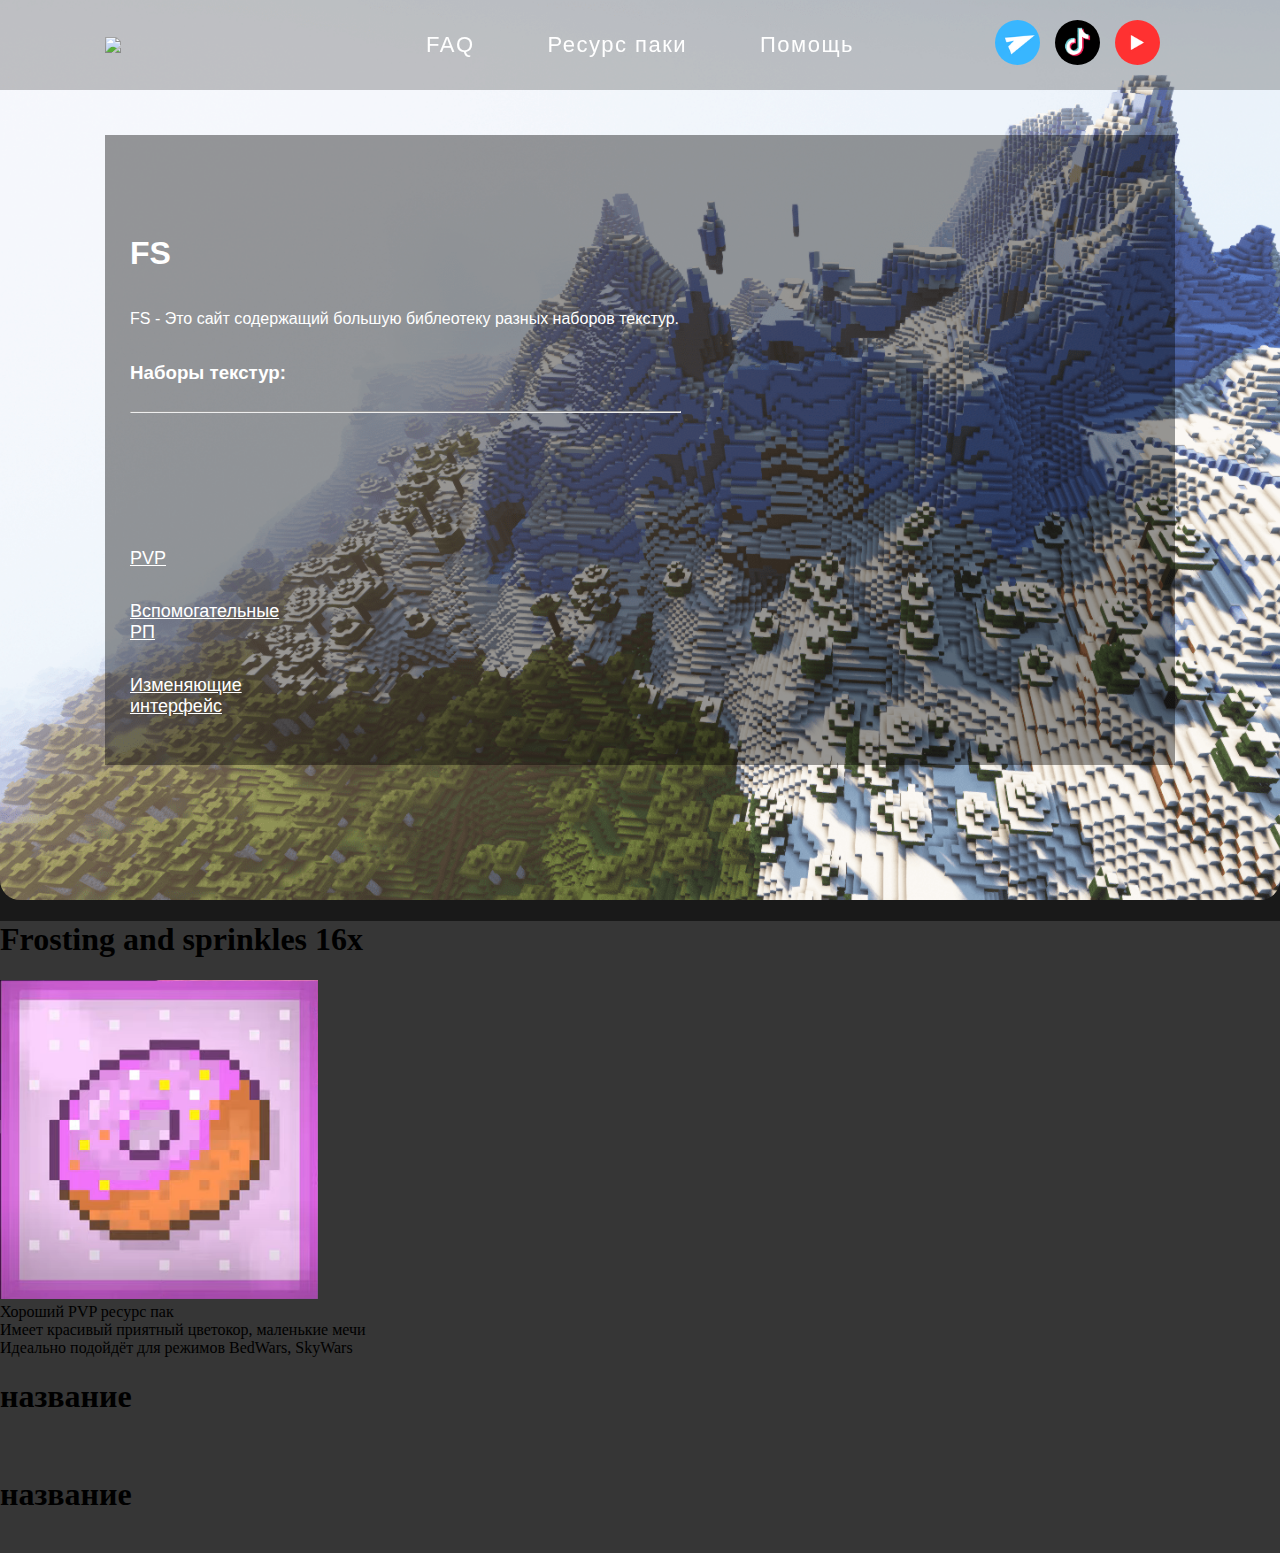
==== website/index.html @ fe9cc05a "FSlibrary" ====
<!DOCTYPE html>
<html lang="ru">
<head>
	<meta charset="UTF-8">
	<link rel="stylesheet" href="../css/style.css">
	<script href="/jsscript.js/"></script>
	 <link rel="shortcut icon" href="favicon.ico" type="image/png">
	<title>FS - РП для всех!</title>
</head>
<body>
	
	<header id="header" class="header">
		<div class="header_container">
			<div class="header_logo">

				<img src="../website/favicon.ico" class="header_logo_image">

			</div>
			<div class="header_nav">
					<a class="header_link"href="">FAQ</a>

					<a class="header_link"href="#popup1">Ресурс паки</a>

					<a class="header_link"href="">Помощь</a>
			</div>
			<div class="header_social">

				<a style="padding-right: 15px;text-decoration: none; color: white; font-family: monospace; font-size: 20px;"href="" class="social_header_link"><img class="social_header_image" src="../image/icon/header_nav_telegram.png" alt=""></a>
				<a style="padding-right: 15px;text-decoration: none; color: white; font-family: monospace; font-size: 20px;"href="" class="social_header_link"><img class="social_header_image" src="../image/icon/header_nav_tiktok.png" alt=""></a>
				<a style="padding-right: 15px;text-decoration: none; color: white; font-family: monospace; font-size: 20px;"href="" class="social_header_link"><img class="social_header_image" src="../image/icon/header_nav_youtube.png" alt=""></a>
					
			</div>
		</div>
	</header>
	<div id="popup1" class="overlay">
		<div class="popup">
			<h2>Ресурс паки</h2>
			<a class="close" href="#header">&times;</a>
			<div class="popup_content">
				
			</div>
		</div>
	</div>
	<div class="content">
		<div class="content_con">
				<div class="content_container_text">
				<h1>FS</h1>
				<p>FS - Это сайт содержащий большую библеотеку разных наборов текстур.</p>
				<h3>Наборы текстур:</h3>
				<div class="content_container_text_list">

					<hr>
					<div class="con_con_texts">
						<div class="con_con_text_li_num">
							<p><a href="">PVP</a></p>
							<p><a href="">Вспомогательные РП</a></p>
							<p><a href="">Изменяющие интерфейс</a></p>
						</div>

						<div class="con_con_text_li_num">
							<p><a href=""></a></p>
							<p><a href=""></a></p>
							<p><a href=""></a></p>
						</div>

						<div class="con_con_text_li_num">
							<p><a href=""></a></p>
							<p><a href=""></a></p>
							<p><a href=""></a></p>
						</div>
					</div>	
				</div>
			</div>
			<div class="content_container_image">
			
			</div>
		</div>
	</div>

	<div class="main">
		<div class="main_container">
			<div class="main_mini_container">
				<div class="main_mimi_con_name">
					<h1>Frosting and sprinkles 16x</h1>
				</div>
				<div class="main_mimi_con_image">
					<img src="../image/pack_icon/frosting and sprinkles 16x.png" alt="">
				</div>
				<div class="main_mimi_con_description">
					Хороший PVP ресурс пак <br>
					Имеет красивый приятный цветокор, маленькие мечи <br>
					Идеально подойдёт для режимов BedWars, SkyWars
				</div>
			</div>
			<div class="main_mini_container">
				<div class="main_mimi_con_name">
					<h1>название</h1>
				</div>
				<div class="main_mimi_con_image">
					<img src="" alt="">
				</div>
				<div class="main_mimi_con_description">
					
				</div>
			</div>
			<div class="main_mini_container">
				<div class="main_mimi_con_name">
					<h1>название</h1>
				</div>
				<div class="main_mimi_con_image">
					<img src="" alt="">
				</div>
				<div class="main_mimi_con_description">
					
				</div>
			</div>
		</div>
	</div>
</body>
</html>
---- css/style.css ----
body{
	padding: 0;
	margin: 0;
    background-color: rgb(25 25 25);
}
.header{
	user-select: none;
	position: fixed;
	display: flex;
	justify-content: center;
	align-items: center;
	width: 100%;
	height: 10vh;
	background: rgba(62, 62, 62, 0.3);
}
.header_container{
	min-width: 1070px;
	height: 100%;
	display: flex;
	align-items: center;
	justify-content: space-evenly;
}
.header_logo{
	width: 30%;
	height: 100%;
	display: flex;
	justify-content: flex-start;
	align-items: center;
}
.header_nav{
	display: flex;
	justify-content: space-between;
	align-items: center;
	width: 40%;
	height: 100%;
	text-decoration: none;
}
.header_link{
	text-decoration: none;
	color: white;
	font-family: Impact, Haettenschweiler, 'Arial Narrow Bold', sans-serif;
	letter-spacing: 1.5px;
	font-size: 22px;
	transition: 0.2s;
}
.header_link:hover{
	transform: scale(1.1);
	text-decoration: underline;
	color: #ee6161;
}
.header_social{
	display: flex;
	justify-content: flex-end;
	align-items: center;
	width:30%;
	height: 100%;
}
.social_header_image{
	height: 45px;
	width: 45px;
	border-radius: 50%;
	transition: 0.3s;
	
}
.social_header_image:hover{
	border-radius: 5%;
	
}
.content{
	user-select: none;
	width: 100%;
	height: 100vh;
	background-image: url(../image/fons/content_fons.png);
	background-repeat: no-repeat;
	background-size: cover;
	border-radius: 0px 0px 20px 20px;
	display: flex;
	justify-content: space-evenly;
	align-items: center;
}
.content_con{
	display:flex;
	justify-content: space-between;
	align-items: center;
	min-width: 1070px;
	height: 70vh;
	background: rgba(0, 0, 0, 0.4);
}
.content_container_text{
	height: 75%;
	padding: 0 25px;
	display: flex;
	flex-direction: column;
	font-family:'Franklin Gothic Medium', 'Arial Narrow', Arial, sans-serif;
	color: white;
}
.content_container_text_list{
	display: flex;
	flex-direction: column;
	justify-content: space-between;
	height: 35%;
}
.content_container_text_list hr{
	width: 100%;
}
.con_con_texts{
	width: 100%;
	height: 30%;
	display: flex;
	justify-content: space-between;
	align-items: center;
}
.con_con_text_li_num{
	display: flex;
	flex-direction: column;
	justify-content: space-evenly;
	width: 15%;
	height: 45%;
}
.content_container_text_list a{
	width: 35%;
	color: rgb(255, 255, 255);
	font-family:'Segoe UI', Tahoma, Geneva, Verdana, sans-serif;
	font-size: 18px;
}
.content_container_text_list a:hover{
	color: #ee6161;
	text-decoration: none;
}
.content_container_image{
	height: 75%;
}
.overlay {
	position: fixed;
	top: 0;
	bottom: 0;
	left: 0;
	right: 0;
	background: rgba(0, 0, 0, 0.7);
	transition: opacity 500ms;
	visibility: hidden;
	opacity: 0;
  }
  .overlay:target {
	visibility: visible;
	opacity: 1;
  }
  
  .popup {
	margin: 70px auto;
	padding: 20px;
	background: #fff;
	border-radius: 5px;
	width: 50%;
	height: 80%;
	position: relative;
	transition: all 3s ease-in-out;
  }

  .popup h2 {
	margin-top: 0;
	color: #333;
	font-family: Tahoma, Arial, sans-serif;
  }
  .popup .close {
	position: absolute;
	top: 20px;
	right: 30px;
	transition: all 200ms;
	font-size: 30px;
	font-weight: bold;
	text-decoration: none;
	color: #333;
  }
  .popup .close:hover {
	color: rgb(226, 19, 19);
  }
  .popup .popup_content {
	max-height: 30%;
	overflow: auto;
  }




  .main{
	width: 100%;
	height: auto;
	background: rgb(54, 54, 54);
  }
  .main_container{

  }
  .main_mini_container{
	width: 33.333%;
  }
  .main_mimi_con_name{

  }
  .main_mimi_con_image{

  }
  .main_mimi_con_description{

  }
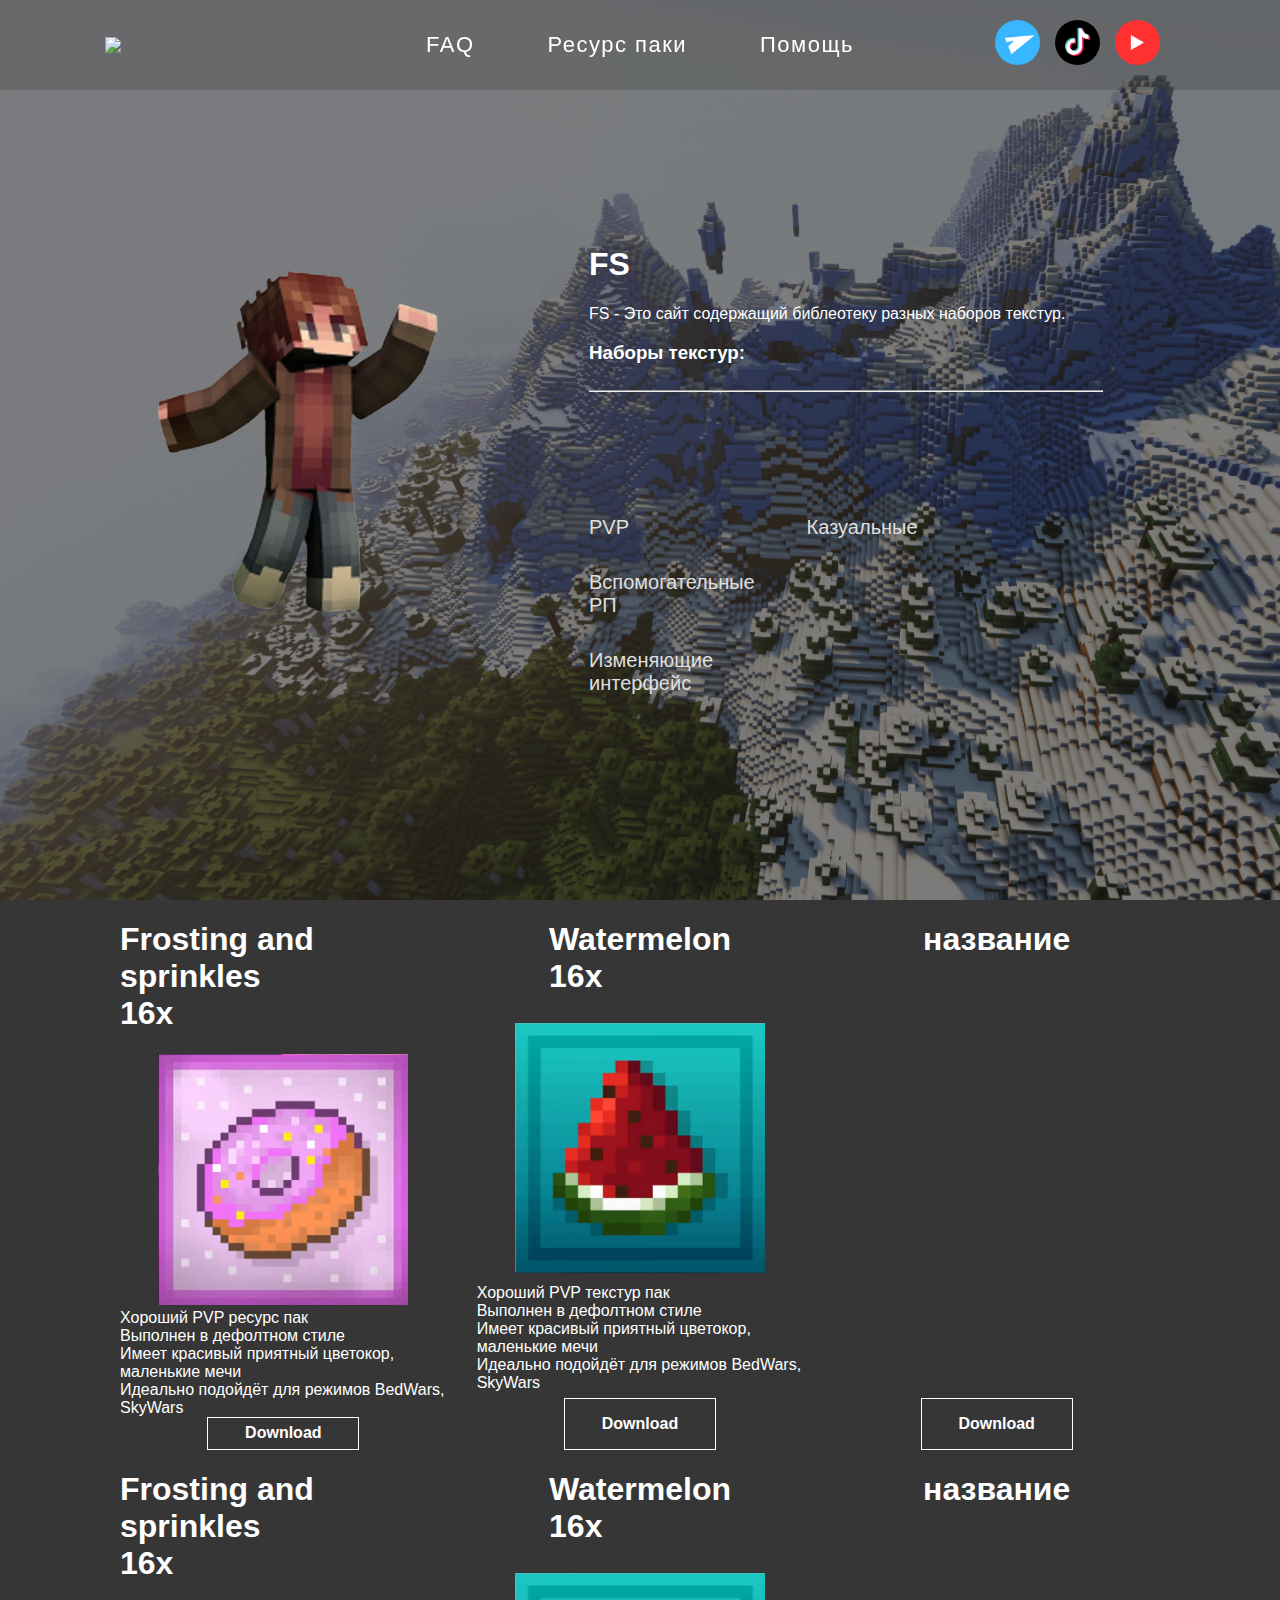
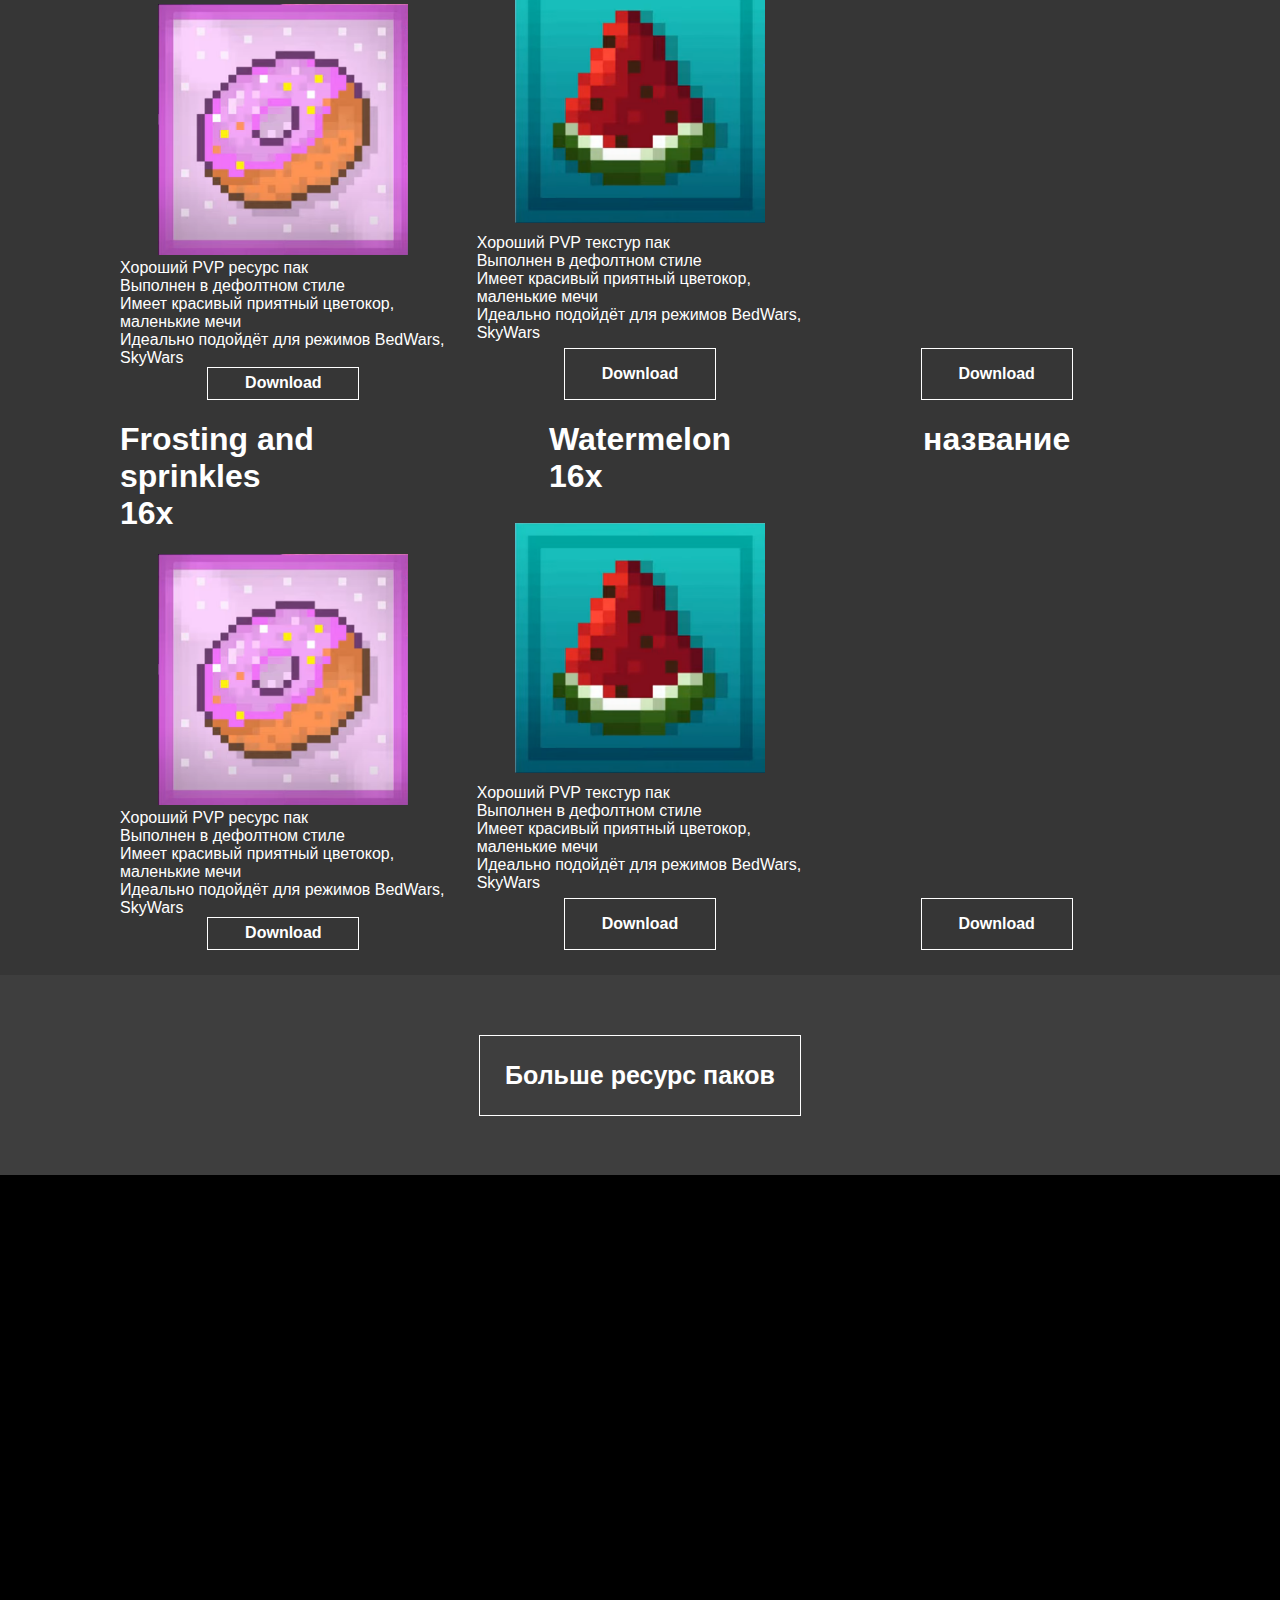
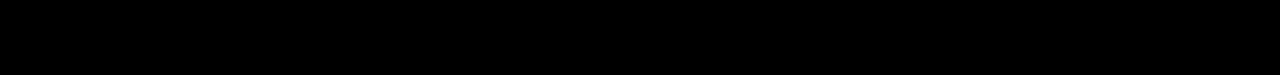
==== commit a4ff9c3a: "Add files via upload" ====
--- a/website/index.html
+++ b/website/index.html
@@ -3,6 +3,7 @@
 <head>
 	<meta charset="UTF-8">
 	<link rel="stylesheet" href="../css/style.css">
+	<meta name="viewport" content="width=1070">
 	<script href="/jsscript.js/"></script>
 	 <link rel="shortcut icon" href="favicon.ico" type="image/png">
 	<title>FS - РП для всех!</title>
@@ -42,13 +43,21 @@
 		</div>
 	</div>
 	<div class="content">
-		<div class="content_con">
-				<div class="content_container_text">
-				<h1>FS</h1>
-				<p>FS - Это сайт содержащий большую библеотеку разных наборов текстур.</p>
-				<h3>Наборы текстур:</h3>
+		<div class="content_container">
+
+			<div class="content_container_image">
+				<img src="../image//FS_skin-removebg-preview.png" width="300px" alt="">
+			</div>
+
+			<div class="content_container_text">
+
+				<div>
+					<h1>FS</h1>
+					<p>FS - Это сайт содержащий библеотеку разных наборов текстур.</p>
+					<h3>Наборы текстур:</h3>
+				</div>
+
 				<div class="content_container_text_list">
-
 					<hr>
 					<div class="con_con_texts">
 						<div class="con_con_text_li_num">
@@ -58,7 +67,7 @@
 						</div>
 
 						<div class="con_con_text_li_num">
-							<p><a href=""></a></p>
+							<p><a href="">Казуальные</a></p>
 							<p><a href=""></a></p>
 							<p><a href=""></a></p>
 						</div>
@@ -71,25 +80,44 @@
 					</div>	
 				</div>
 			</div>
-			<div class="content_container_image">
 			
-			</div>
 		</div>
 	</div>
 
 	<div class="main">
-		<div class="main_container">
-			<div class="main_mini_container">
-				<div class="main_mimi_con_name">
-					<h1>Frosting and sprinkles 16x</h1>
+		<div class="main_container_num1">
+			<div class="main_mini_container">
+				<div class="main_mimi_con_name">
+					<h1>Frosting and sprinkles <br> 16x</h1>
 				</div>
 				<div class="main_mimi_con_image">
 					<img src="../image/pack_icon/frosting and sprinkles 16x.png" alt="">
 				</div>
 				<div class="main_mimi_con_description">
 					Хороший PVP ресурс пак <br>
-					Имеет красивый приятный цветокор, маленькие мечи <br>
-					Идеально подойдёт для режимов BedWars, SkyWars
+					Выполнен в дефолтном стиле <br>
+					Имеет красивый приятный цветокор, маленькие мечи <br>
+					Идеально подойдёт для режимов BedWars, SkyWars
+				</div>
+				<div class="main_mini_con_link">
+					<a target="_blank" href="https://www.mediafire.com/file/3ehlu5j7p0ben7w/!+%C3%82%C2%A7dfrosting+%C3%82%C2%A7fand+sprinkles+%C3%82%C2%A78" download="">Download</a>
+				</div>
+			</div>
+			<div class="main_mini_container">
+				<div class="main_mimi_con_name">
+					<h1>Watermelon <br> 16x</h1>
+				</div>
+				<div class="main_mimi_con_image">
+					<img src="../image/pack_icon/Watermelon 16x.png" alt="">
+				</div>
+				<div class="main_mimi_con_description">
+					Хороший PVP текстур пак <br>
+					Выполнен в дефолтном стиле <br>
+					Имеет красивый приятный цветокор, маленькие мечи <br>
+					Идеально подойдёт для режимов BedWars, SkyWars
+				</div>
+				<div class="main_mini_con_link">
+					<a target="_blank" href="" download="">Download</a>
 				</div>
 			</div>
 			<div class="main_mini_container">
@@ -100,7 +128,45 @@
 					<img src="" alt="">
 				</div>
 				<div class="main_mimi_con_description">
-					
+				</div>
+				<div class="main_mini_con_link">
+					<a target="_blank" href="" download="">Download</a>
+				</div>
+			</div>
+		</div>
+		<div class="main_container_num2">
+			<div class="main_mini_container">
+				<div class="main_mimi_con_name">
+					<h1>Frosting and sprinkles <br> 16x</h1>
+				</div>
+				<div class="main_mimi_con_image">
+					<img src="../image/pack_icon/frosting and sprinkles 16x.png" alt="">
+				</div>
+				<div class="main_mimi_con_description">
+					Хороший PVP ресурс пак <br>
+					Выполнен в дефолтном стиле <br>
+					Имеет красивый приятный цветокор, маленькие мечи <br>
+					Идеально подойдёт для режимов BedWars, SkyWars
+				</div>
+				<div class="main_mini_con_link">
+					<a target="_blank" href="https://www.mediafire.com/file/3ehlu5j7p0ben7w/!+%C3%82%C2%A7dfrosting+%C3%82%C2%A7fand+sprinkles+%C3%82%C2%A78" download="">Download</a>
+				</div>
+			</div>
+			<div class="main_mini_container">
+				<div class="main_mimi_con_name">
+					<h1>Watermelon <br> 16x</h1>
+				</div>
+				<div class="main_mimi_con_image">
+					<img src="../image/pack_icon/Watermelon 16x.png" alt="">
+				</div>
+				<div class="main_mimi_con_description">
+					Хороший PVP текстур пак <br>
+					Выполнен в дефолтном стиле <br>
+					Имеет красивый приятный цветокор, маленькие мечи <br>
+					Идеально подойдёт для режимов BedWars, SkyWars
+				</div>
+				<div class="main_mini_con_link">
+					<a target="_blank" href="" download="">Download</a>
 				</div>
 			</div>
 			<div class="main_mini_container">
@@ -111,10 +177,68 @@
 					<img src="" alt="">
 				</div>
 				<div class="main_mimi_con_description">
-					
-				</div>
-			</div>
-		</div>
+				</div>
+				<div class="main_mini_con_link">
+					<a target="_blank" href="" download="">Download</a>
+				</div>
+			</div>
+		</div>
+		<div class="main_container_num3">
+			<div class="main_mini_container">
+				<div class="main_mimi_con_name">
+					<h1>Frosting and sprinkles <br> 16x</h1>
+				</div>
+				<div class="main_mimi_con_image">
+					<img src="../image/pack_icon/frosting and sprinkles 16x.png" alt="">
+				</div>
+				<div class="main_mimi_con_description">
+					Хороший PVP ресурс пак <br>
+					Выполнен в дефолтном стиле <br>
+					Имеет красивый приятный цветокор, маленькие мечи <br>
+					Идеально подойдёт для режимов BedWars, SkyWars
+				</div>
+				<div class="main_mini_con_link">
+					<a target="_blank" href="https://www.mediafire.com/file/3ehlu5j7p0ben7w/!+%C3%82%C2%A7dfrosting+%C3%82%C2%A7fand+sprinkles+%C3%82%C2%A78" download="">Download</a>
+				</div>
+			</div>
+			<div class="main_mini_container">
+				<div class="main_mimi_con_name">
+					<h1>Watermelon <br> 16x</h1>
+				</div>
+				<div class="main_mimi_con_image">
+					<img src="../image/pack_icon/Watermelon 16x.png" alt="">
+				</div>
+				<div class="main_mimi_con_description">
+					Хороший PVP текстур пак <br>
+					Выполнен в дефолтном стиле <br>
+					Имеет красивый приятный цветокор, маленькие мечи <br>
+					Идеально подойдёт для режимов BedWars, SkyWars
+				</div>
+				<div class="main_mini_con_link">
+					<a target="_blank" href="" download="">Download</a>
+				</div>
+			</div>
+			<div class="main_mini_container">
+				<div class="main_mimi_con_name">
+					<h1>название</h1>
+				</div>
+				<div class="main_mimi_con_image">
+					<img src="" alt="">
+				</div>
+				<div class="main_mimi_con_description">
+				</div>
+				<div class="main_mini_con_link">
+					<a target="_blank" href="" download="">Download</a>
+				</div>
+			</div>
+		</div>
+	</div>
+	<div class="content_more">
+		<div class="content_more_container">
+			<a href="">Больше ресурс паков  </a>
+		</div>
+	</div>
+	<div class="footer">
 	</div>
 </body>
 </html>--- a/css/style.css
+++ b/css/style.css
@@ -44,7 +44,6 @@
 	transition: 0.2s;
 }
 .header_link:hover{
-	transform: scale(1.1);
 	text-decoration: underline;
 	color: #ee6161;
 }
@@ -66,6 +65,7 @@
 	border-radius: 5%;
 	
 }
+
 .content{
 	user-select: none;
 	width: 100%;
@@ -73,21 +73,21 @@
 	background-image: url(../image/fons/content_fons.png);
 	background-repeat: no-repeat;
 	background-size: cover;
-	border-radius: 0px 0px 20px 20px;
-	display: flex;
-	justify-content: space-evenly;
-	align-items: center;
-}
-.content_con{
+	display: flex;
+	justify-content: center;
+	align-items: center;
+}
+.content_container{
 	display:flex;
-	justify-content: space-between;
-	align-items: center;
-	min-width: 1070px;
-	height: 70vh;
-	background: rgba(0, 0, 0, 0.4);
+	justify-content: space-evenly;
+	align-items: center;
+	width: 100%;
+	height: 100%;
+	background: rgba(0, 0, 0, 0.5);
 }
 .content_container_text{
-	height: 75%;
+	height: 50%;
+	width: 40%;
 	padding: 0 25px;
 	display: flex;
 	flex-direction: column;
@@ -105,7 +105,7 @@
 }
 .con_con_texts{
 	width: 100%;
-	height: 30%;
+	height: 35%;
 	display: flex;
 	justify-content: space-between;
 	align-items: center;
@@ -119,18 +119,24 @@
 }
 .content_container_text_list a{
 	width: 35%;
-	color: rgb(255, 255, 255);
-	font-family:'Segoe UI', Tahoma, Geneva, Verdana, sans-serif;
-	font-size: 18px;
+	color: #dfdfdf;
+	font-family:'Franklin Gothic Medium', 'Arial Narrow', Arial, sans-serif;
+	font-size: 20px;
+	text-decoration: none;
 }
 .content_container_text_list a:hover{
 	color: #ee6161;
-	text-decoration: none;
+	text-decoration: underline;
 }
 .content_container_image{
-	height: 75%;
+	height: 50%;
+	width: 20%;
+	display: flex;
+	justify-content: flex-start;
+	align-items: center;
 }
 .overlay {
+	user-select: none;
 	position: fixed;
 	top: 0;
 	bottom: 0;
@@ -179,27 +185,119 @@
 	max-height: 30%;
 	overflow: auto;
   }
-
-
-
-
   .main{
+	user-select: none;
 	width: 100%;
 	height: auto;
 	background: rgb(54, 54, 54);
-  }
-  .main_container{
-
+	display: flex;
+	flex-direction: column;
+	justify-content: center;
+	align-items: center;
+  }
+  .main_container_num1{
+	width: 1070px;
+	display: flex;
+	justify-content: space-evenly;
+  }
+  .main_container_num2{
+	width: 1070px;
+	display: flex;
+	justify-content: space-evenly;
+  }
+  .main_container_num3{
+	width: 1070px;
+	display: flex;
+	justify-content: space-evenly;
+	margin-bottom: 25px;
   }
   .main_mini_container{
 	width: 33.333%;
+	height: 550px;
+	display: flex;
+	flex-direction: column;
+	justify-content: space-between;
+	align-items: center;
+	padding:0 15px;
   }
   .main_mimi_con_name{
-
+	font-family:'Gill Sans', 'Gill Sans MT', Calibri, 'Trebuchet MS', sans-serif;
+	color: white;
   }
   .main_mimi_con_image{
 
   }
+  .main_mimi_con_image img{
+	width: 250px;
+}
   .main_mimi_con_description{
-
+	font-family:'Gill Sans', 'Gill Sans MT', Calibri, 'Trebuchet MS', sans-serif;
+	color: white;
+  }
+  .main_mini_con_link{
+	width: 150px;
+	height: 50px;
+	border: white 1px solid;
+	display: flex;
+	justify-content: center;
+	align-items: center;
+  }
+  .main_mini_con_link a{
+	color: white;
+	text-decoration: none;
+	width: 100%;
+	height: 100%;
+	display: flex;
+	justify-content: center;
+	align-items: center;
+	font-family:'Lucida Sans', 'Lucida Sans Regular', 'Lucida Grande', 'Lucida Sans Unicode', Geneva, Verdana, sans-serif;
+	font-weight: 900;
+  }
+  .main_mini_con_link a:hover{
+	color: #ee6161;
+	background: #fff;
+	text-decoration: none;
+	width: 100%;
+	height: 100%;
+	display: flex;
+	justify-content: center;
+	align-items: center;
+  }
+
+
+  .content_more{
+	display: flex;
+	justify-content: center;
+	align-items: center;
+	width: 100%;
+	height: 200px;
+	background: #3e3e3e;
+}
+  .content_more_container{
+	display: flex;
+	justify-content: space-evenly;
+	align-items: center;
+	flex-direction: column;
+	width: 1070px;
+	height: 100%;
+	font-family:'Lucida Sans', 'Lucida Sans Regular', 'Lucida Grande', 'Lucida Sans Unicode', Geneva, Verdana, sans-serif;
+  }
+  .content_more_container a{
+	text-decoration: none;
+	color: white;
+	font-weight: 900;
+	font-size: 25px;
+	border: 1px solid white;
+	padding: 25px;
+  }
+  .content_more_container a:hover{
+	text-decoration: none;
+	color: #ee6161;
+	font-weight: 900;
+	font-size: 25px;
+  }
+  .footer{
+	width: 100%;
+	height: 500px;
+	background: black;
   }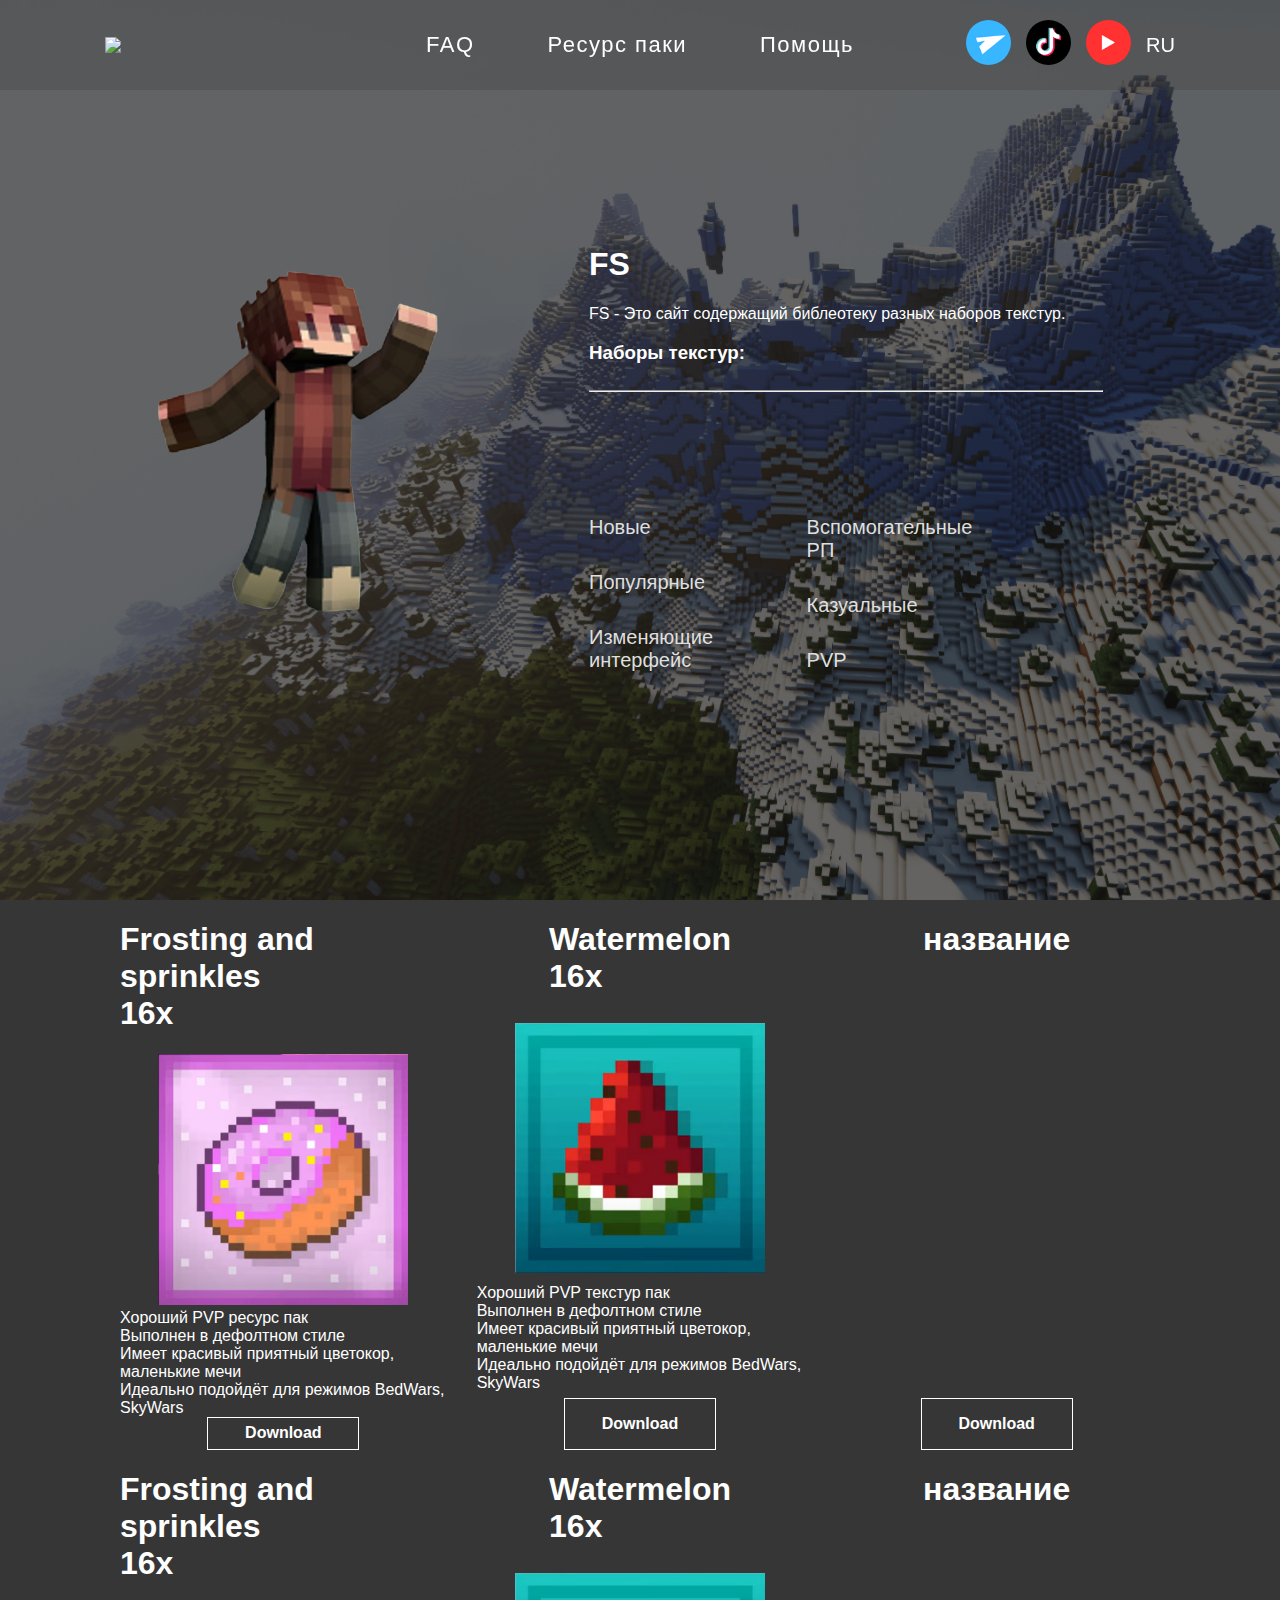
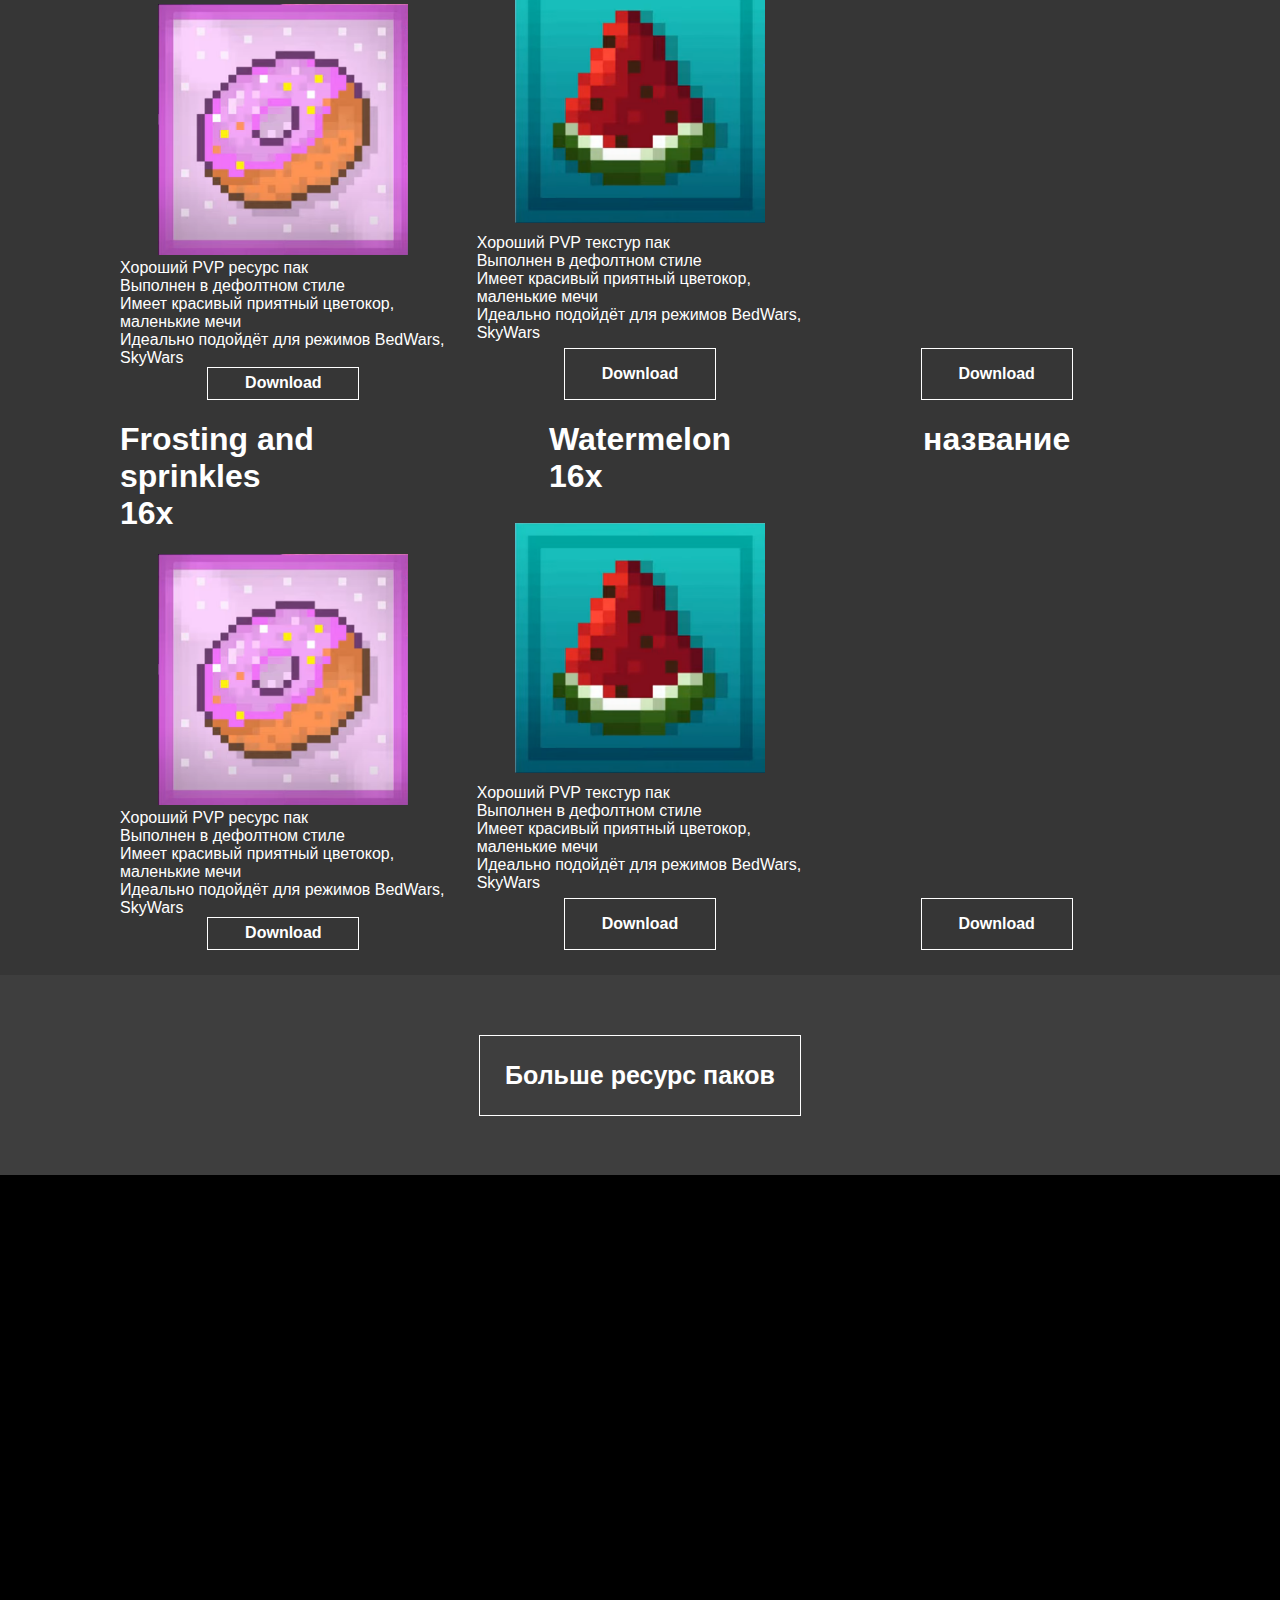
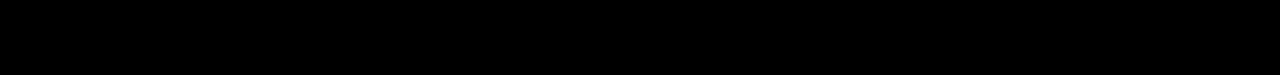
==== commit 35a6c559: "Add files via upload" ====
--- a/website/index.html
+++ b/website/index.html
@@ -29,7 +29,8 @@
 				<a style="padding-right: 15px;text-decoration: none; color: white; font-family: monospace; font-size: 20px;"href="" class="social_header_link"><img class="social_header_image" src="../image/icon/header_nav_telegram.png" alt=""></a>
 				<a style="padding-right: 15px;text-decoration: none; color: white; font-family: monospace; font-size: 20px;"href="" class="social_header_link"><img class="social_header_image" src="../image/icon/header_nav_tiktok.png" alt=""></a>
 				<a style="padding-right: 15px;text-decoration: none; color: white; font-family: monospace; font-size: 20px;"href="" class="social_header_link"><img class="social_header_image" src="../image/icon/header_nav_youtube.png" alt=""></a>
-					
+				
+				<a class="header_lamguage" href="#popup2">RU</a>
 			</div>
 		</div>
 	</header>
@@ -38,7 +39,28 @@
 			<h2>Ресурс паки</h2>
 			<a class="close" href="#header">&times;</a>
 			<div class="popup_content">
-				
+				<div class="popup_pvp">
+					<h3>PVP</h3>
+				</div>
+				<div class="popup_ui">
+					<h3>UI - РП</h3>
+				</div>
+				<div class="popup_help">
+					<h3>Вспомогательные РП</h	3>
+				</div>
+				<div class="popup_smile">
+					<h3>Казуальные РП</h3>
+				</div>
+			</div>
+		</div>
+	</div>
+	<div id="popup2" class="overlay1">
+		<div class="popup1">
+			<h2>Язык/ <br> Language</h2>
+			<a class="close1" href="#header1">&times;</a>
+			<div class="popup_content1">
+					<a href="#header">RU</a>
+					<a href="/website/Language/EN.html">EN</a>
 			</div>
 		</div>
 	</div>
@@ -61,15 +83,15 @@
 					<hr>
 					<div class="con_con_texts">
 						<div class="con_con_text_li_num">
-							<p><a href="">PVP</a></p>
-							<p><a href="">Вспомогательные РП</a></p>
+							<p><a href="">Новые</a></p>
+							<p><a href="">Популярные</a></p>
 							<p><a href="">Изменяющие интерфейс</a></p>
 						</div>
 
 						<div class="con_con_text_li_num">
-							<p><a href="">Казуальные</a></p>
-							<p><a href=""></a></p>
-							<p><a href=""></a></p>
+							<p><a href="">Вспомогательные РП</a></p>
+							<p><a href="">Казуальныe</a></p>
+							<p><a href="">PVP</a></p>
 						</div>
 
 						<div class="con_con_text_li_num">
--- a/css/style.css
+++ b/css/style.css
@@ -12,6 +12,14 @@
 	width: 100%;
 	height: 10vh;
 	background: rgba(62, 62, 62, 0.3);
+}
+.header_lamguage{
+	text-decoration: none;
+	color: white;
+	font-family:'Franklin Gothic Medium', 'Arial Narrow', Arial, sans-serif;
+	font-size: 20px;
+}.header_lamguage:target .overlay:target{
+	
 }
 .header_container{
 	min-width: 1070px;
@@ -83,7 +91,7 @@
 	align-items: center;
 	width: 100%;
 	height: 100%;
-	background: rgba(0, 0, 0, 0.5);
+	background: rgba(0, 0, 0, 0.6);
 }
 .content_container_text{
 	height: 50%;
@@ -155,17 +163,17 @@
   .popup {
 	margin: 70px auto;
 	padding: 20px;
-	background: #fff;
+	background: #3e3e3e;
 	border-radius: 5px;
 	width: 50%;
 	height: 80%;
 	position: relative;
-	transition: all 3s ease-in-out;
+	transition: all 1s ease-in-out;
   }
 
   .popup h2 {
 	margin-top: 0;
-	color: #333;
+	color: white;
 	font-family: Tahoma, Arial, sans-serif;
   }
   .popup .close {
@@ -176,14 +184,79 @@
 	font-size: 30px;
 	font-weight: bold;
 	text-decoration: none;
-	color: #333;
+	color: white;
   }
   .popup .close:hover {
 	color: rgb(226, 19, 19);
   }
   .popup .popup_content {
 	max-height: 30%;
-	overflow: auto;
+	display:flex;
+	justify-content: space-evenly;
+
+  }
+  .overlay1 {
+	user-select: none;
+	position: fixed;
+	top: 0;
+	bottom: 0;
+	left: 0;
+	right: 0;
+	background: rgba(0, 0, 0, 0.7);
+	transition: opacity 500ms;
+	visibility: hidden;
+	opacity: 0;
+  }
+  .overlay1:target {
+	visibility: visible;
+	opacity: 1;
+  }
+  
+  .popup1 {
+	margin: 70px auto;
+	padding: 20px;
+	background: #3e3e3e;
+	border-radius: 5px;
+	width: 10%;
+	height: 20%;
+	position: relative;
+	transition: all 1s ease-in-out;
+  }
+
+  .popup1 h2 {
+	margin-top: 0;
+	color: white;
+	font-family: Tahoma, Arial, sans-serif;
+  }
+  .popup1 .close1 {
+	position: absolute;
+	top: 20px;
+	right: 30px;
+	transition: all 200ms;
+	font-size: 30px;
+	font-weight: bold;
+	text-decoration: none;
+	color: white;
+  }
+  .popup1 .close1:hover {
+	color: rgb(226, 19, 19);
+  }
+  .popup1 .popup_content1 {
+	max-height: 30%;
+	height: 100%;
+	display:flex;
+	flex-direction: column;
+	justify-content: space-between;
+	align-items: center;
+	font-family: 'Gill Sans', 'Gill Sans MT', Calibri, 'Trebuchet MS', sans-serif;
+  }
+  .popup1 .popup_content1 a{
+	text-decoration: none;
+	color:white;
+  }
+  .popup1 .popup_content1 a:hover{
+	text-decoration: none;
+	color:#ee6161;
   }
   .main{
 	user-select: none;
